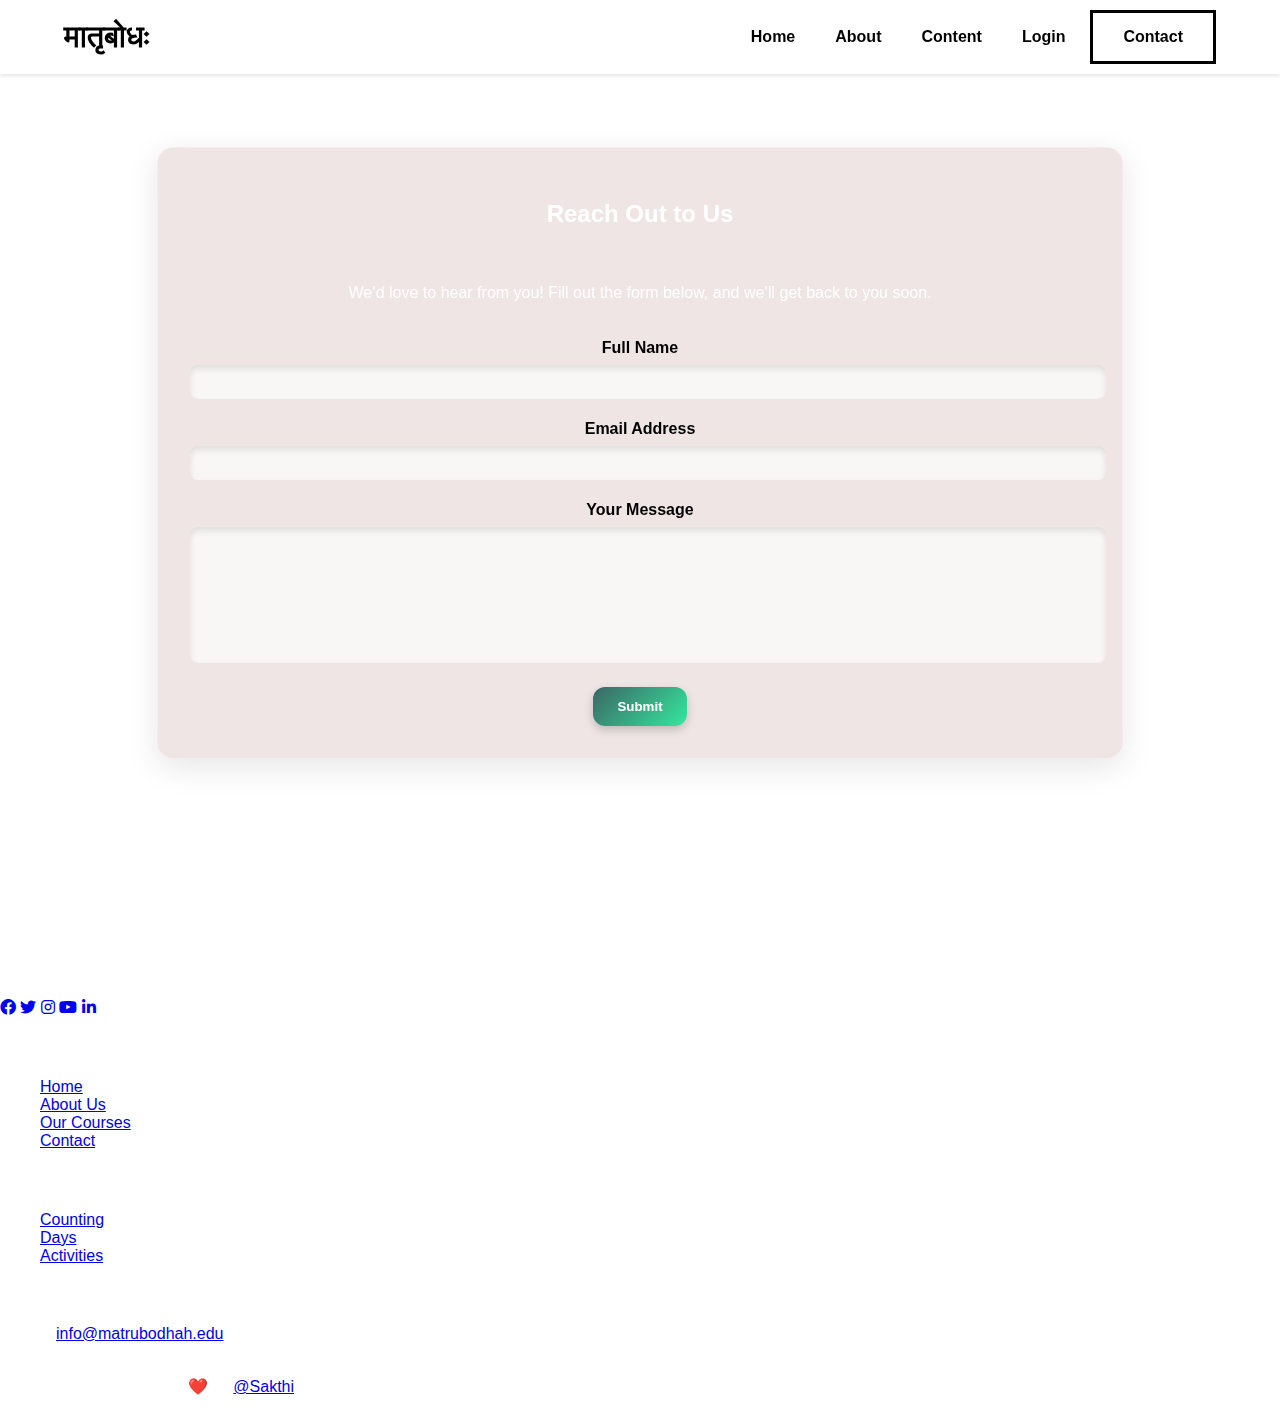
==== contact.html @ 111f5457 "Add contact us page" ====
<!DOCTYPE html>
<html lang="en">
<head>
    <link rel="icon" href="DALL·E 2024-08-28 12.19.31 - A clean and moderately detailed logo for a Sanskrit education website. T.webp">
    <meta charset="UTF-8">
    <meta name="viewport" content="width=device-width, initial-scale=1.0">
    <title>मातृबोधः</title>
    <link rel="stylesheet" href="styles.css">
    <link rel="stylesheet" href="animations.css">
    <link rel="stylesheet" href="scontentcss.css">
    <link rel="stylesheet" href="footercss.css">
    <link rel="stylesheet" href="https://cdnjs.cloudflare.com/ajax/libs/font-awesome/6.0.0/css/all.min.css">
    <style>
        body {
            margin: 0;
            padding: 0;
            font-family: 'Arial', sans-serif;
            background: url('WhatsApp Image 2024-09-24 at 01.04.26_9c5f6797.jpg') no-repeat center center/cover;
            color: #ffffff;
            min-height: 100vh;
            background-attachment: fixed;
        }

        .contact-section {
            display: flex;
            justify-content: center;
            align-items: center;
            min-height: 90vh;
            background: linear-gradient(to right, #e6ecee, #2c575f);
            padding: 3rem 1rem;
            background-image: url('WhatsApp Image 2024-09-24 at 01.04.26_9c5f6797.jpg');
            background-size: cover;
            background-position: center;
            background-repeat: no-repeat;
        }

        .contact-container {
            max-width: 900px;
            width: 100%;
            backdrop-filter: blur(35px);
            background: rgba(235, 223, 223, 0.8);
            border: 1px solid rgba(255, 255, 255, 0.3);
            border-radius: 16px;
            padding: 2rem;
            box-shadow: 0 8px 32px rgba(0, 0, 0, 0.1);
            display: flex;
            flex-direction: row;
            gap: 1.5rem;
            justify-content: center;
            align-items: center;
            transition: transform 0.3s ease, box-shadow 0.3s ease;
            text-align: center;
        }

        .form-left {
            flex: 1;
            display: flex;
            flex-direction: column;
            gap: 1.3rem;
        }

        .form-group {
            margin-bottom: 1.3rem;
        }

        .form-label {
            display: block;
            font-weight: 600;
            margin-bottom: 0.5rem;
            color: #000000;
        }

        .form-input, textarea {
            width: 100%;
            padding: 0.5rem;
            border: none;
            border-radius: 8px;
            background: rgba(255, 255, 255, 0.7);
            color: #000000;
            font-size: 1rem;
            box-shadow: inset 0 4px 6px rgba(0, 0, 0, 0.1);
            backdrop-filter: blur(5px);
            transition: box-shadow 0.3s ease, background 0.3s ease;
        }

        .form-input:focus, textarea:focus {
            outline: none;
            background: rgba(255, 255, 255, 0.9);
            box-shadow: 0 4px 8px rgba(0, 0, 0, 0.2);
        }

        textarea {
            resize: none;
            height: 120px;
        }

        .btn-submit {
            display: inline-block;
            background: linear-gradient(135deg, #3c6665, #34e89e);
            color: #ffffff;
            padding: 0.75rem 1.5rem;
            border-radius: 12px;
            font-weight: bold;
            cursor: pointer;
            border: none;
            transition: transform 0.3s ease, box-shadow 0.3s ease;
            box-shadow: 0 4px 10px rgba(0, 0, 0, 0.2);
        }

        .btn-submit:hover {
            transform: translateY(-4px);
            box-shadow: 0 6px 14px rgba(0, 0, 0, 0.3);
        }
    </style>
</head>
<body>
    <header>
        <nav>
            <a href="#hero" class="logo">मातृबोधः</a>
            <ul class="nav-links">
                <li><a href="index.html">Home</a></li>
                <li><a href="#wisdom">About</a></li>
                <li class="dropdown">
                    <a href="#">Content</a>
                    <ul class="dropdown-content">
                        <li><a href="countingpage.html">Counting</a></li>
                        <li><a href="#">Days</a></li>
                        <li><a href="#">Activities</a></li>
                    </ul>
                </li>
                <li><a href="login.html">Login</a></li>
            </ul>
            <a href="contact.html" class="btn-contact">Contact</a>
        </nav>
    </header>
    <div>
        <!-- Contact Section -->
        <section id="contact" class="contact-section">
            <div class="contact-container">
                <div class="form-left">
                    <h2 class="text-3xl font-bold text-indigo-600">Reach Out to Us</h2>
                    <p class="text-center text-gray-600 mb-6">
                        We’d love to hear from you! Fill out the form below, and we’ll get back to you soon.
                    </p>
                    <form action="submit_contact.php" method="POST" class="form-container" onsubmit="handleFormSubmit(event)">
                        <div class="form-group">
                            <label for="name" class="form-label">Full Name</label>
                            <input type="text" id="name" name="name" class="form-input" required>
                        </div>
                        <div class="form-group">
                            <label for="email" class="form-label">Email Address</label>
                            <input type="email" id="email" name="email" class="form-input" required>
                        </div>
                        <div class="form-group">
                            <label for="message" class="form-label">Your Message</label>
                            <textarea id="message" name="message" class="form-input" rows="6" required></textarea>
                        </div>
                        <button type="submit" class="btn-submit">Submit</button>
                        <p id="success-message" style="color: green; display: none; margin-top: 10px;">Your message has been submitted successfully!</p>
                    </form>
                </div>
            </div>
        </section>
    </div>
    
    <footer class="main-footer">
        <div class="footer-content">
            <div class="footer-section">
                <h3>मातृबोधः</h3>
                <p>Educating children through India's timeless wisdom and cultural heritage.</p>
                <div class="social-links">
                    <a href="https://github.com/Anjaliavv51/Matrubodhah" target="_blank" aria-label="Facebook"><i class="fab fa-facebook"></i></a>
                    <a href="https://github.com/Anjaliavv51/Matrubodhah" target="_blank" aria-label="Twitter"><i class="fab fa-twitter"></i></a>
                    <a href="https://github.com/Anjaliavv51/Matrubodhah" target="_blank" aria-label="Instagram"><i class="fab fa-instagram"></i></a>
                    <a href="https://github.com/Anjaliavv51/Matrubodhah" target="_blank" aria-label="YouTube"><i class="fab fa-youtube"></i></a>
                    <a href="https://github.com/Anjaliavv51/Matrubodhah" target="_blank" aria-label="Linkedin"><i class="fa-brands fa-linkedin-in"></i></a>
                </div>
            </div>

            <div class="footer-section">
                <h4>Quick Links</h4>
                <ul>
                    <li><a href="#hero">Home</a></li>
                    <li><a href="#wisdom">About Us</a></li>
                    <li><a href="#content">Our Courses</a></li>
                    <li><a href="#hero">Contact</a></li>
                </ul>
            </div>

            <div class="footer-section">
                <h4>Learning Paths</h4>
                <ul>
                    <li><a href="countingpage.html">Counting</a></li>
                    <li><a href="#hero">Days</a></li>
                    <li><a href="#hero">Activities</a></li>
                </ul>
            </div>

            <div class="footer-section">
                <h4>Contact Us</h4>
                <ul class="contact-info">
                    <li><i class="fas fa-envelope"></i><a href="mailto:info@matrubodhah.edu">info@matrubodhah.edu</a></li>
                    <li><i class="fas fa-map-marker-alt"></i><span>India</span></li>
                </ul>
            </div>
        </div>

        <div class="footer-bottom">
            <p>&copy; 2024 मातृबोधः. Made with <span class="heart">❤️</span> by <a href="https://github.com/Anjaliavv51/Matrubodhah" target="_blank">@Sakthi</a></p>
        </div>
    </footer>

    <script src="//code.tidio.co/5w3m6cpl10rvqjkkmhv1nx8p0fqloyq6.js" async></script>
    <script src="scrollscript.js"></script>
    <script src="audio.js"></script>

    <script>
        function handleFormSubmit(event) {
            event.preventDefault(); // Prevent the default form behavior
            // Show the success message
            document.getElementById('success-message').style.display = 'block';
        }
    </script>
</body>
</html>
---- styles.css ----
body {
  margin: 0;
  padding: 0;
  font-family: "Arial", sans-serif;
  background-color: #fff;
  color: #333;
  box-sizing: border-box;
}
html {
  scroll-behavior: smooth;
}

header {
  width: 100%;
  position: fixed;
  top: 0;
  left: 0;
  right: 0;
  background-color: rgba(255, 255, 255, 1);
  box-shadow: 0 2px 4px rgba(0, 0, 0, 0.1);
  z-index: 10;
}

nav {
  display: flex;
  justify-content: space-between;
  gap: 5px;
  align-items: center;
  padding: 10px 5%;
}

.logo {
  font-size: 30px;
  font-weight: bold;
  color: black;
  flex: 1;
  text-align: left;
  text-decoration: none;
  cursor: pointer;
  transition: color 0.3s ease;
}

.logo:hover {
  color: rgb(106, 97, 97);
}

.nav-links {
  list-style: none;
  display: flex;
  align-items: center;
  margin: 0;
  padding: 0;
  flex: 1;
  justify-content: flex-end;
}

@media screen and (max-width: 768px) {
  .nav-links {
    flex-direction: column;
  }
}

.nav-links li {
  margin: 0 20px;
  position: relative;
}

.nav-links a {
  text-decoration: none;
  color: black;
  font-weight: bold;
  position: relative;
  transition: color 0.3s ease;
}

.nav-links a::after {
  content: "";
  position: absolute;
  left: 0;
  bottom: -3px;
  width: 0;
  height: 2px;
  background-color: #e5a186;
  transition: width 0.3s ease;
}

.nav-links a:hover {
  color: #e5a186;
}

.nav-links a:hover::after {
  width: 100%;
}

.nav-links .dropdown {
  position: relative;
}

.nav-links .dropdown-content {
  display: none;
  position: absolute;
  background-color: white;
  min-width: 160px;
  box-shadow: 0px 8px 16px rgba(0, 0, 0, 0.1);
  z-index: 1;
  list-style: none;
  padding: 0;
}

.nav-links .dropdown-content a {
  color: black;
  padding: 12px 16px;
  text-decoration: none;
  display: block;
}

.nav-links .dropdown:hover .dropdown-content {
  display: block;
}

.nav-links .dropdown-content a:hover {
  background-color: #f1f1f1;
}

.btn-contact {
  background-color: white;
  color: black;
  padding: 15px 30px;
  border: 3px solid black;
  border-radius: 0;
  font-size: 16px;
  font-weight: bold;
  transition: background-color 0.3s ease, color 0.3s ease, transform 0.3s ease;
  text-decoration: none;
}

.btn-contact:is(:focus, :hover) {
  background-color: #e5a186;
  border-color: #e5a186;
  color: white;
  transform: scale(1.1);
}

/* Hero Section */
.hero {
  display: flex;
  flex-direction: column;
  justify-content: center;
  align-items: center;
  height: 100vh;
  padding: 0 5%;
  margin-top: 80px;
  background: url("/WhatsApp\ Image\ 2024-09-24\ at\ 01.04.26_9c5f6797.jpg")
    no-repeat center/cover;
  position: relative;
  z-index: 1;
}

.hero h1 {
  font-size: 70px;
  font-weight: bold;
  color: white;
  margin-top: 0;
}

.hero p {
  font-size: 18px;
  margin: 10px 0;
  color: white;
  font-weight: bold;
}

.hero h2 {
  font-size: 25px;
  color: white;
  font-weight: bolder;
}

.btn {
  background-color: white;
  color: black;
  padding: 10px 20px;
  text-decoration: none;
  font-size: 18px;
  transition: background-color 0.3s ease;
  margin-top: 20px;
  font-size: 30px;
}

.btn:is(:focus, :hover) {
  background-color: #e5a186;
  border-radius: #e5a186;
  color: white;
}

/* Wisdom Section */
.wisdom-section {
  display: flex;
  justify-content: space-between;
  align-items: center;
  padding: 50px 5%;
  box-sizing: border-box;
  background-color: white;
  margin-top: 50px;
}

.wisdom-content {
  flex: 1;
  padding-right: 20px;
  margin-left: 8%;
  margin-right: 5%;
}

.wisdom-content h1 {
  font-size: 46px;
  color: black;
  margin-bottom: 20px;
}

.wisdom-content h2 {
  font-size: 36px;
  color: black;
  margin-bottom: 20px;
}

.wisdom-content p {
  font-size: 18px;
  color: #333;
  line-height: 1.6;
  margin-bottom: 20px;
}

.wisdom-content a {
  color: black;
  text-decoration: none;
  border-radius: 0;
  margin-top: 10px;
  font-size: 25px;
  font-weight: bold;
}
.bt::after {
  content: "";
  position: absolute;
  bottom: 0;
  left: 0;
  width: 0;
  height: 2px;
  background-color: #e5a186;
  transition: width 0.3s ease;
}
.bt:hover {
  color: #e5a186;
}

.bt:hover::after {
  width: 28%;
}

.wisdom-image {
  flex: 1;
  max-width: 50%;
  text-align: right;
  margin-right: 8%;
}

.wisdom-image img {
  max-width: 100%;
  height: auto;
  border-radius: 10px;
}

.toggle-menu {
  display: none;
  font-size: 24px;
  cursor: pointer;
}

@media screen and (max-width: 768px) {
  .toggle-menu {
    display: block;
  }

  nav {
    position: relative;
  }

  .nav-links {
    display: none;
    position: absolute;
    top: 100%;
    left: 0;
    width: 100%;
    background: white;
    padding: 20px 0;
    box-shadow: 0 4px 6px rgba(0, 0, 0, 0.1);
  }

  .nav-links.active {
    display: flex;
  }

  .nav-links li {
    margin: 10px 0;
    width: 100%;
    text-align: center;
  }

  .dropdown-content {
    position: static !important;
    display: none;
    box-shadow: none;
    width: 100%;
  }

  .dropdown:hover .dropdown-content {
    display: none;
  }

  .dropdown.active .dropdown-content {
    display: block;
  }

  .btn-contact {
    display: inline-block;
    margin: 10px auto;
    width: 80%;
  }

  .hero {
    padding: 20px;
    text-align: center;
    margin-top: 60px;
  }

  .hero h1 {
    font-size: 40px;
  }

  .hero h2 {
    font-size: 18px;
    padding: 0 10px;
  }

  .hero p {
    font-size: 16px;
  }

  .btn {
    font-size: 20px;
    padding: 8px 16px;
  }

  .wisdom-section {
    flex-direction: column;
    padding: 30px 20px;
    margin-top: 30px;
  }

  .wisdom-content {
    margin: 0;
    padding: 0;
    text-align: center;
  }

  .wisdom-content h1 {
    font-size: 32px;
  }

  .wisdom-content h2 {
    font-size: 24px;
  }

  .wisdom-content p {
    font-size: 16px;
  }

  .wisdom-image {
    max-width: 100%;
    height: auto;
    border-radius: 10px;
}
#scrollBtn {
    position: fixed;
    bottom: 120px; /* Place closer to the bottom */
    right: 30px;  /* Place closer to the right */
    display: none; /* Initially hidden */
    background-color: #0d3cb4;
    color: white;
    border: none;
    border-radius: 50%;
    padding: 15px;
    font-size: 18px;
    cursor: pointer;
    box-shadow: 0 4px 6px rgba(0, 0, 0, 0.1);
    z-index: 1000; /* Ensure visibility above other elements */
    transition: background-color 0.3s ease, transform 0.3s ease;
}

#scrollBtn:hover {
    background-color: #000; /* Change color on hover */
    transform: scale(1.2); /* Slightly enlarge */

    margin: 30px 0;
  }
}

@media screen and (max-width: 480px) {
  .hero h1 {
    font-size: 32px;
  }

  .wisdom-content h1 {
    font-size: 28px;
  }

  .wisdom-content h2 {
    font-size: 20px;
  }
}

@media screen and (min-width: 769px) and (max-width: 1024px) {
  .wisdom-section {
    padding: 40px 3%;
  }

  .wisdom-content {
    margin-left: 3%;
    margin-right: 3%;

}
---- scontentcss.css ----
/* Content Section Base Styles */
.content-section {
  padding: 4rem 2rem;
  background-color: #fff;
  min-height: 100vh;
  display: flex;
  justify-content: center;
  align-items: center;
  overflow-x: hidden;
}

.roadmap {
  display: flex;
  flex-direction: row;
  justify-content: center;
  align-items: stretch;
  gap: 2rem;
  max-width: 1400px;
  width: 100%;
  margin: 0 auto;
  padding: 0 20px;
}

.roadmap-card {
  flex: 1;
  background-color: #fff;
  border-radius: 12px;
  box-shadow: 0 4px 8px rgba(0, 0, 0, 0.1);
  padding: 2rem;
  display: flex;
  flex-direction: column;
  align-items: center;
  min-width: 300px;
  max-width: 400px;
  transition: all 0.3s ease;
}

.roadmap-card img {
  width: 100%;
  max-width: 350px;
  height: auto;
  border-radius: 8px;
  margin-bottom: 1.5rem;
  object-fit: cover;
}

.roadmap-card h1 {
  font-size: 1.8rem;
  margin: 1rem 0;
  text-align: center;
  color: #333;
}

.roadmap-card p {
  font-size: 1.1rem;
  line-height: 1.6;
  text-align: center;
  color: #666;
  flex-grow: 1;
}

.roadmap-card:hover {
  transform: translateY(-10px);
  box-shadow: 0 8px 16px #f8bea7;
}

@media screen and (min-width: 1400px) {
  .roadmap-card {
    padding: 2.5rem;
  }

  .roadmap-card h1 {
    font-size: 2rem;
  }

  .roadmap-card p {
    font-size: 1.2rem;
  }
}

@media screen and (max-width: 1199px) {
  .roadmap {
    flex-wrap: wrap;
    justify-content: center;
  }

  .roadmap-card {
    flex: 0 1 calc(50% - 2rem);
    min-width: 280px;
  }
}

@media screen and (max-width: 767px) {
  .content-section {
    padding: 2rem 1rem;
  }

  .roadmap {
    flex-direction: column;
    align-items: center;
    gap: 1.5rem;
  }

  .roadmap-card {
    flex: 0 1 100%;
    max-width: 90%;
    padding: 1.5rem;
  }

  .roadmap-card h1 {
    font-size: 1.5rem;
  }

  .roadmap-card p {
    font-size: 1rem;
  }
}
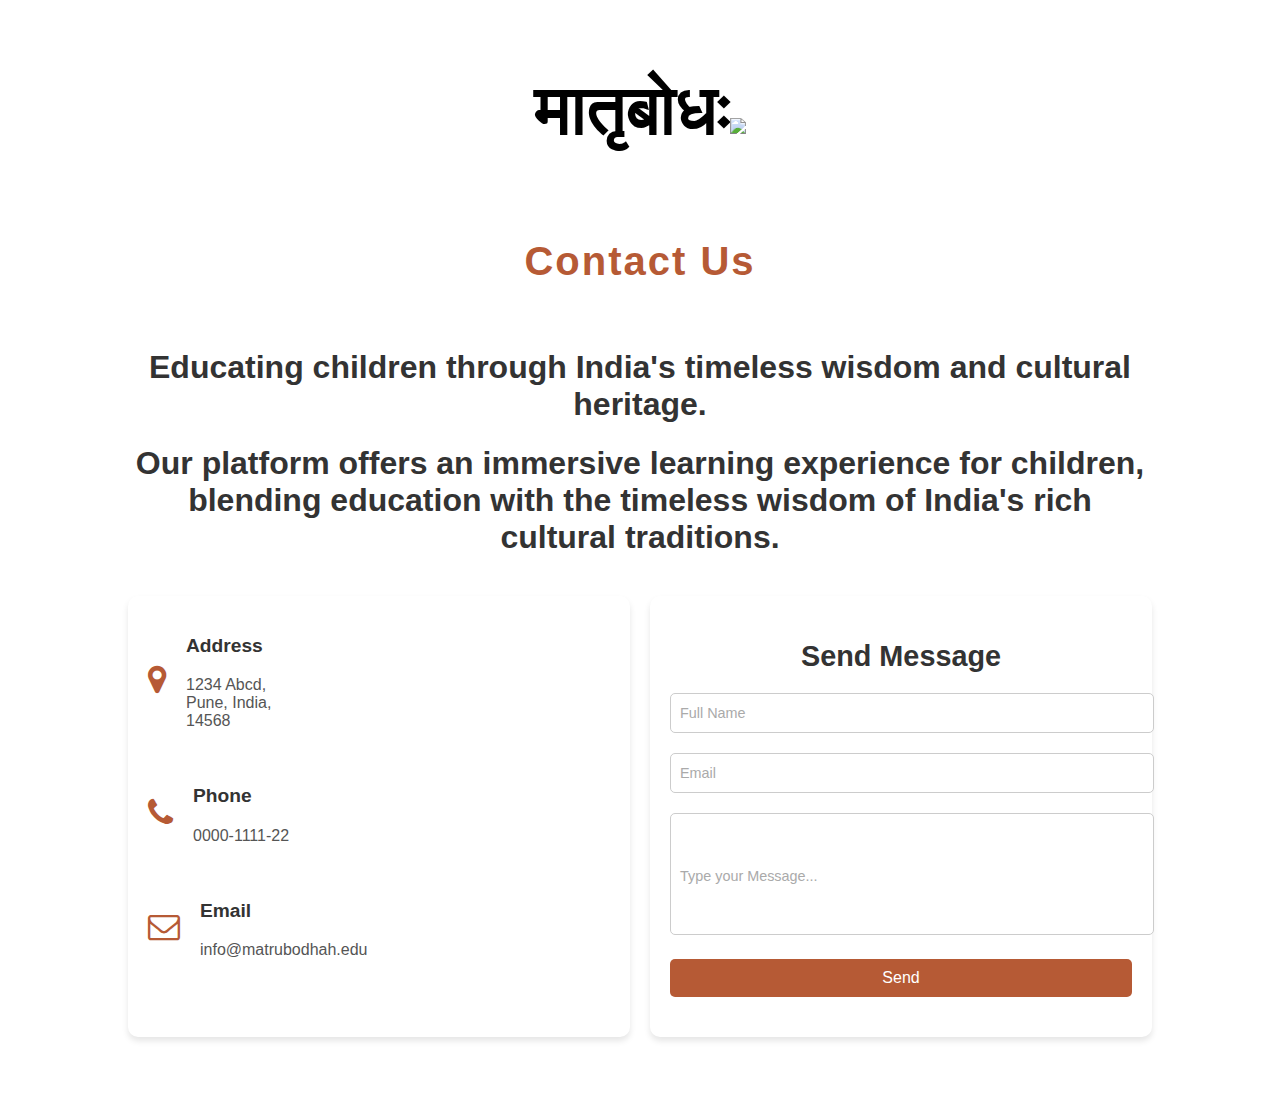
==== commit 23de7498: "fixed contact us page" ====
--- a/contact.html
+++ b/contact.html
@@ -1,225 +1,339 @@
 <!DOCTYPE html>
 <html lang="en">
 <head>
-    <link rel="icon" href="DALL·E 2024-08-28 12.19.31 - A clean and moderately detailed logo for a Sanskrit education website. T.webp">
     <meta charset="UTF-8">
     <meta name="viewport" content="width=device-width, initial-scale=1.0">
-    <title>मातृबोधः</title>
-    <link rel="stylesheet" href="styles.css">
+    <title>Contact Us Page</title>
     <link rel="stylesheet" href="animations.css">
     <link rel="stylesheet" href="scontentcss.css">
-    <link rel="stylesheet" href="footercss.css">
     <link rel="stylesheet" href="https://cdnjs.cloudflare.com/ajax/libs/font-awesome/6.0.0/css/all.min.css">
+    <link rel="stylesheet" href="https://stackpath.bootstrapcdn.com/font-awesome/4.7.0/css/font-awesome.min.css" integrity="sha384-wvfXpqpZZVQGK6TAh5PVlGOfQNHSoD2xbE+QkPxCAFlNEevoEH3Sl0sibVcOQVnN" crossorigin="anonymous">
     <style>
         body {
             margin: 0;
             padding: 0;
             font-family: 'Arial', sans-serif;
-            background: url('WhatsApp Image 2024-09-24 at 01.04.26_9c5f6797.jpg') no-repeat center center/cover;
-            color: #ffffff;
-            min-height: 100vh;
-            background-attachment: fixed;
-        }
-
-        .contact-section {
+            background: none;
+            color: #333;
+            overflow-x: hidden;
+        }
+        .contact {
+            padding: 50px 10%;
+        }
+        .contact .content {
+            text-align: center;
+            margin-bottom: 40px;
+            animation: fadeInDown 1s ease;
+        }
+        .contact .content h2 {
+            font-size: 2.5rem;
+            color: #333;
+            margin-bottom: 10px;
+        }
+        .contact .content p {
+            font-size: 1rem;
+            line-height: 1.8;
+            color: #555;
+        }
+        .container {
             display: flex;
-            justify-content: center;
+            flex-wrap: wrap;
+            justify-content: space-between;
+            gap: 20px;
+        }
+        .contactInfo, .contactForm {
+            flex: 1 1 45%;
+            padding: 20px;
+            background: #fff;
+            border-radius: 10px;
+            box-shadow: 0 4px 6px rgba(0, 0, 0, 0.1);
+            animation: slideUp 1s ease;
+        }
+        .contactInfo .box {
+            display: flex;
             align-items: center;
-            min-height: 90vh;
-            background: linear-gradient(to right, #e6ecee, #2c575f);
-            padding: 3rem 1rem;
-            background-image: url('WhatsApp Image 2024-09-24 at 01.04.26_9c5f6797.jpg');
-            background-size: cover;
-            background-position: center;
-            background-repeat: no-repeat;
-        }
-
-        .contact-container {
-            max-width: 900px;
+            margin-bottom: 20px;
+            animation: fadeInLeft 1.2s ease;
+        }
+        .contactInfo .icon {
+            font-size: 2rem;
+            color: #b65a35;
+            margin-right: 20px;
+        }
+        .contactInfo h3 {
+            font-size: 1.2rem;
+            color: #333;
+        }
+        .contactInfo p {
+            font-size: 1rem;
+            color: #555;
+        }
+        .contactForm h2 {
+            font-size: 1.8rem;
+            margin-bottom: 20px;
+            color: #333;
+            text-align: center;
+        }
+        .contactForm .inputBox {
+            position: relative;
+            margin-bottom: 20px;
+        }
+        .contactForm .inputBox input, 
+        .contactForm .inputBox textarea {
             width: 100%;
-            backdrop-filter: blur(35px);
-            background: rgba(235, 223, 223, 0.8);
-            border: 1px solid rgba(255, 255, 255, 0.3);
-            border-radius: 16px;
-            padding: 2rem;
-            box-shadow: 0 8px 32px rgba(0, 0, 0, 0.1);
-            display: flex;
-            flex-direction: row;
-            gap: 1.5rem;
-            justify-content: center;
-            align-items: center;
-            transition: transform 0.3s ease, box-shadow 0.3s ease;
-            text-align: center;
-        }
-
-        .form-left {
-            flex: 1;
-            display: flex;
-            flex-direction: column;
-            gap: 1.3rem;
-        }
-
-        .form-group {
-            margin-bottom: 1.3rem;
-        }
-
-        .form-label {
-            display: block;
-            font-weight: 600;
-            margin-bottom: 0.5rem;
-            color: #000000;
-        }
-
-        .form-input, textarea {
-            width: 100%;
-            padding: 0.5rem;
+            padding: 10px;
+            font-size: 1rem;
+            border: 1px solid #ccc;
+            border-radius: 5px;
+            outline: none;
+            transition: 0.3s ease;
+        }
+        .contactForm .inputBox input:focus, 
+        .contactForm .inputBox textarea:focus {
+            border-color: #b65a35;
+        }
+        .contactForm .inputBox span {
+            position: absolute;
+            left: 10px;
+            top: 50%;
+            transform: translateY(-50%);
+            font-size: 0.9rem;
+            color: #aaa;
+            pointer-events: none;
+            transition: 0.3s ease;
+        }
+        .contactForm .inputBox input:focus + span,
+        .contactForm .inputBox textarea:focus + span,
+        .contactForm .inputBox input:valid + span,
+        .contactForm .inputBox textarea:valid + span {
+            top: -10px;
+            left: 5px;
+            font-size: 0.8rem;
+            color: #b65a35;
+        }
+        .contactForm .inputBox textarea {
+            resize: none;
+            height: 100px;
+        }
+        .contactForm .inputBox input[type="submit"] {
+            background:#b65a35;
+            color: #fff;
             border: none;
-            border-radius: 8px;
-            background: rgba(255, 255, 255, 0.7);
-            color: #000000;
+            cursor: pointer;
             font-size: 1rem;
-            box-shadow: inset 0 4px 6px rgba(0, 0, 0, 0.1);
-            backdrop-filter: blur(5px);
-            transition: box-shadow 0.3s ease, background 0.3s ease;
-        }
-
-        .form-input:focus, textarea:focus {
-            outline: none;
-            background: rgba(255, 255, 255, 0.9);
-            box-shadow: 0 4px 8px rgba(0, 0, 0, 0.2);
-        }
-
-        textarea {
-            resize: none;
-            height: 120px;
-        }
-
-        .btn-submit {
-            display: inline-block;
-            background: linear-gradient(135deg, #3c6665, #34e89e);
-            color: #ffffff;
-            padding: 0.75rem 1.5rem;
-            border-radius: 12px;
-            font-weight: bold;
-            cursor: pointer;
-            border: none;
-            transition: transform 0.3s ease, box-shadow 0.3s ease;
-            box-shadow: 0 4px 10px rgba(0, 0, 0, 0.2);
-        }
-
-        .btn-submit:hover {
-            transform: translateY(-4px);
-            box-shadow: 0 6px 14px rgba(0, 0, 0, 0.3);
-        }
+            padding: 10px 20px;
+            border-radius: 5px;
+            transition: background 0.3s ease;
+        }
+        .contactForm .inputBox input[type="submit"]:hover {
+            background: #b65a35;
+        }
+        .contactInfo .box:hover .icon {
+            color: #b65a35;
+        }
+        .contactInfo .box:hover h3 {
+            color:#b65a35;
+        }
+        @media screen and (max-width: 768px) {
+            .container {
+                flex-direction: column;
+            }
+            .contactInfo, .contactForm {
+                flex: 1 1 100%;
+            }
+        }
+
+        body {
+        margin: 0;
+        padding: 0;
+        font-family: 'Arial', sans-serif;
+        background: url('WhatsApp Image 2024-09-24 at 01.04.26_9c5f6797.jpg') no-repeat center center fixed;
+        background-size: cover;
+        color: #333;
+        overflow-x: hidden;
+    }
+    .contact {
+        padding: 50px 10%;
+        background: rgba(255, 255, 255, 0.8); /* Optional: Transparent overlay to make text readable */
+        border-radius: 10px;
+        margin: 20px auto;
+        max-width: 1200px;
+    }
+
+        /* Animations */
+        @keyframes fadeInDown {
+            from {
+                opacity: 0;
+                transform: translateY(-30px);
+            }
+            to {
+                opacity: 1;
+                transform: translateY(0);
+            }
+        }
+        @keyframes fadeInLeft {
+            from {
+                opacity: 0;
+                transform: translateX(-30px);
+            }
+            to {
+                opacity: 1;
+                transform: translateX(0);
+            }
+        }
+        @keyframes slideUp {
+            from {
+                opacity: 0;
+                transform: translateY(30px);
+            }
+            to {
+                opacity: 1;
+                transform: translateY(0);
+            }
+        }
+
+        .hero h1 {
+    font-size: 70px;
+    font-weight: bold;
+    color: black;
+    margin-top: 0;
+}
+
+        /* Base styling for the content section */
+.content {
+    text-align: center;
+    margin-bottom: 40px;
+    animation: fadeInDown 1.5s ease;
+}
+
+.content h3 {
+    font-size: 2.5rem;
+    color: #b65a35;
+    font-weight: bold;
+    letter-spacing: 2px;
+    position: relative;
+    display: inline-block;
+    overflow: hidden;
+}
+
+/* Animated heading style */
+.animated-text {
+    animation: slideIn 2s ease-in-out, colorChange 4s infinite alternate;
+    display: inline-block;
+}
+
+/* Sliding effect for heading */
+@keyframes slideIn {
+    0% {
+        transform: translateY(-100%);
+        opacity: 0;
+    }
+    100% {
+        transform: translateY(0);
+        opacity: 1;
+    }
+}
+
+/* Color-changing effect for heading */
+@keyframes colorChange {
+    0% {
+        color:#b65a35;
+    }
+    100% {
+        color: #b65a35;
+    }
+}
+
+/* Animated paragraphs */
+.animated-paragraph {
+    font-size: 1rem;
+    line-height: 1.8;
+    color: #555;
+    margin-top: 10px;
+    animation: fadeIn 3s ease, moveUp 2.5s ease;
+}
+
+/* Fade-in effect for paragraphs */
+@keyframes fadeIn {
+    from {
+        opacity: 0;
+    }
+    to {
+        opacity: 1;
+    }
+}
+
+/* Smooth upward motion for paragraphs */
+@keyframes moveUp {
+    from {
+        transform: translateY(20px);
+    }
+    to {
+        transform: translateY(0);
+    }
+}
     </style>
 </head>
 <body>
-    <header>
-        <nav>
-            <a href="#hero" class="logo">मातृबोधः</a>
-            <ul class="nav-links">
-                <li><a href="index.html">Home</a></li>
-                <li><a href="#wisdom">About</a></li>
-                <li class="dropdown">
-                    <a href="#">Content</a>
-                    <ul class="dropdown-content">
-                        <li><a href="countingpage.html">Counting</a></li>
-                        <li><a href="#">Days</a></li>
-                        <li><a href="#">Activities</a></li>
-                    </ul>
-                </li>
-                <li><a href="login.html">Login</a></li>
-            </ul>
-            <a href="contact.html" class="btn-contact">Contact</a>
-        </nav>
-    </header>
-    <div>
-        <!-- Contact Section -->
-        <section id="contact" class="contact-section">
-            <div class="contact-container">
-                <div class="form-left">
-                    <h2 class="text-3xl font-bold text-indigo-600">Reach Out to Us</h2>
-                    <p class="text-center text-gray-600 mb-6">
-                        We’d love to hear from you! Fill out the form below, and we’ll get back to you soon.
-                    </p>
-                    <form action="submit_contact.php" method="POST" class="form-container" onsubmit="handleFormSubmit(event)">
-                        <div class="form-group">
-                            <label for="name" class="form-label">Full Name</label>
-                            <input type="text" id="name" name="name" class="form-input" required>
-                        </div>
-                        <div class="form-group">
-                            <label for="email" class="form-label">Email Address</label>
-                            <input type="email" id="email" name="email" class="form-input" required>
-                        </div>
-                        <div class="form-group">
-                            <label for="message" class="form-label">Your Message</label>
-                            <textarea id="message" name="message" class="form-input" rows="6" required></textarea>
-                        </div>
-                        <button type="submit" class="btn-submit">Submit</button>
-                        <p id="success-message" style="color: green; display: none; margin-top: 10px;">Your message has been submitted successfully!</p>
-                    </form>
+    <section class="contact">
+        <div class="content">
+            <section id="hero" class="hero">
+                <h1 class="wave-text">
+                  <span>मा</span><span>तृ</span><span>बो</span><span>धः</span><span><img id="audio-icon" src="https://ttdevasthanams.ap.gov.in/muteIcon.svg"></span>
+                </h1>
+              </section>
+            <h3 class="animated-text">Contact Us</h3>
+            <p class="animated-paragraph"><h1>Educating children through India's timeless wisdom and cultural heritage.</h1></p>
+            <p class="animated-paragraph"><h1>Our platform offers an immersive learning experience for children, blending education with the timeless wisdom of India's rich cultural traditions.</h2></p>
+            </div></h1>
+        <div class="container">
+            <div class="contactInfo">
+                <div class="box">
+                    <div class="icon"><i class="fa fa-map-marker" aria-hidden="true"></i></div>
+                    <div class="text">
+                        <h3>Address</h3>
+                        <p>1234 Abcd,<br>Pune, India,<br>14568</p>
+                    </div>
+                </div>
+                <div class="box">
+                    <div class="icon"><i class="fa fa-phone" aria-hidden="true"></i></div>
+                    <div class="text">
+                        <h3>Phone</h3>
+                        <p>0000-1111-22</p>
+                    </div>
+                </div>
+                <div class="box">
+                    <div class="icon"><i class="fa fa-envelope-o" aria-hidden="true"></i></div>
+                    <div class="text">
+                        <h3>Email</h3>
+                        <p>info@matrubodhah.edu</p>
+                    </div>
                 </div>
             </div>
-        </section>
-    </div>
-    
-    <footer class="main-footer">
-        <div class="footer-content">
-            <div class="footer-section">
-                <h3>मातृबोधः</h3>
-                <p>Educating children through India's timeless wisdom and cultural heritage.</p>
-                <div class="social-links">
-                    <a href="https://github.com/Anjaliavv51/Matrubodhah" target="_blank" aria-label="Facebook"><i class="fab fa-facebook"></i></a>
-                    <a href="https://github.com/Anjaliavv51/Matrubodhah" target="_blank" aria-label="Twitter"><i class="fab fa-twitter"></i></a>
-                    <a href="https://github.com/Anjaliavv51/Matrubodhah" target="_blank" aria-label="Instagram"><i class="fab fa-instagram"></i></a>
-                    <a href="https://github.com/Anjaliavv51/Matrubodhah" target="_blank" aria-label="YouTube"><i class="fab fa-youtube"></i></a>
-                    <a href="https://github.com/Anjaliavv51/Matrubodhah" target="_blank" aria-label="Linkedin"><i class="fa-brands fa-linkedin-in"></i></a>
-                </div>
-            </div>
-
-            <div class="footer-section">
-                <h4>Quick Links</h4>
-                <ul>
-                    <li><a href="#hero">Home</a></li>
-                    <li><a href="#wisdom">About Us</a></li>
-                    <li><a href="#content">Our Courses</a></li>
-                    <li><a href="#hero">Contact</a></li>
-                </ul>
-            </div>
-
-            <div class="footer-section">
-                <h4>Learning Paths</h4>
-                <ul>
-                    <li><a href="countingpage.html">Counting</a></li>
-                    <li><a href="#hero">Days</a></li>
-                    <li><a href="#hero">Activities</a></li>
-                </ul>
-            </div>
-
-            <div class="footer-section">
-                <h4>Contact Us</h4>
-                <ul class="contact-info">
-                    <li><i class="fas fa-envelope"></i><a href="mailto:info@matrubodhah.edu">info@matrubodhah.edu</a></li>
-                    <li><i class="fas fa-map-marker-alt"></i><span>India</span></li>
-                </ul>
+            <div class="contactForm">
+                <form>
+                    <h2>Send Message</h2>
+                    <div class="inputBox">
+                        <input type="text" required="required">
+                        <span>Full Name</span>
+                    </div>
+                    <div class="inputBox">
+                        <input type="email" required="required">
+                        <span>Email</span>
+                    </div>
+                    <div class="inputBox">
+                        <textarea required="required"></textarea>
+                        <span>Type your Message...</span>
+                    </div>
+                    <div class="inputBox">
+                        <input type="submit" value="Send">
+                    </div>
+                </form>
             </div>
         </div>
-
-        <div class="footer-bottom">
-            <p>&copy; 2024 मातृबोधः. Made with <span class="heart">❤️</span> by <a href="https://github.com/Anjaliavv51/Matrubodhah" target="_blank">@Sakthi</a></p>
-        </div>
-    </footer>
-
+    </section>
     <script src="//code.tidio.co/5w3m6cpl10rvqjkkmhv1nx8p0fqloyq6.js" async></script>
     <script src="scrollscript.js"></script>
     <script src="audio.js"></script>
-
-    <script>
-        function handleFormSubmit(event) {
-            event.preventDefault(); // Prevent the default form behavior
-            // Show the success message
-            document.getElementById('success-message').style.display = 'block';
-        }
-    </script>
 </body>
 </html>
